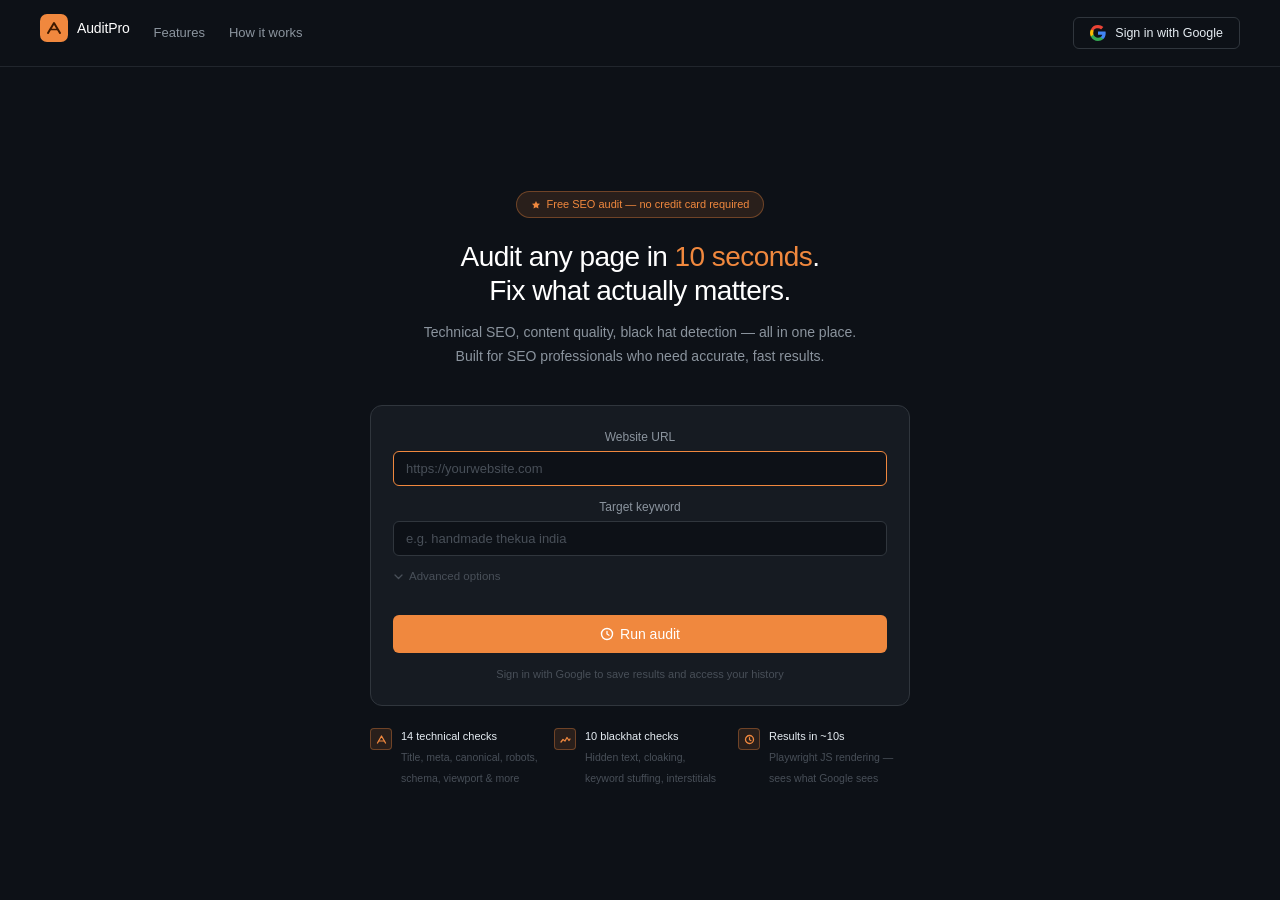
==== frontend/index.html @ 966ad9a9 "Frontend F1+F2: Landing page, dashboard, auth flow - index.html: dark landing page with audit form -" ====
<!DOCTYPE html>
<html lang="en">
<head>
  <meta charset="UTF-8">
  <meta name="viewport" content="width=device-width, initial-scale=1.0">
  <title>AuditPro — SEO Audit & Recovery Tool</title>
  <link rel="stylesheet" href="css/styles.css">
  <style>
    /* Landing-specific overrides */
    body { background: #0d1117; }
  </style>
</head>
<body class="landing-page">

  <!-- ── Nav ──────────────────────────────────────────────────── -->
  <nav class="landing-nav">
    <div class="sidebar-logo" style="padding:0;">
      <div class="logo-mark">
        <svg viewBox="0 0 16 16" fill="none" width="16" height="16">
          <path d="M2 13L8 3L14 13" stroke="#3d1a00" stroke-width="2" stroke-linecap="round" stroke-linejoin="round"/>
          <path d="M4.5 9.5H11.5" stroke="#3d1a00" stroke-width="1.5" stroke-linecap="round"/>
        </svg>
      </div>
      <span class="logo-text">AuditPro</span>
    </div>

    <div class="landing-nav-links">
      <a href="#features">Features</a>
      <a href="#how-it-works">How it works</a>
    </div>

    <div class="landing-nav-right">
      <button class="btn-google" id="nav-signin-btn">
        <svg viewBox="0 0 18 18" xmlns="http://www.w3.org/2000/svg">
          <path d="M17.64 9.2c0-.637-.057-1.251-.164-1.84H9v3.481h4.844c-.209 1.125-.843 2.078-1.796 2.717v2.258h2.908c1.702-1.567 2.684-3.875 2.684-6.615z" fill="#4285F4"/>
          <path d="M9 18c2.43 0 4.467-.806 5.956-2.184l-2.908-2.258c-.806.54-1.837.86-3.048.86-2.344 0-4.328-1.584-5.036-3.711H.957v2.332A8.997 8.997 0 009 18z" fill="#34A853"/>
          <path d="M3.964 10.707A5.41 5.41 0 013.682 9c0-.593.102-1.17.282-1.707V4.961H.957A8.996 8.996 0 000 9c0 1.452.348 2.827.957 4.039l3.007-2.332z" fill="#FBBC05"/>
          <path d="M9 3.58c1.321 0 2.508.454 3.44 1.345l2.582-2.58C13.463.891 11.426 0 9 0A8.997 8.997 0 00.957 4.961L3.964 6.293C4.672 4.166 6.656 3.58 9 3.58z" fill="#EA4335"/>
        </svg>
        Sign in with Google
      </button>
    </div>
  </nav>

  <!-- ── Hero ─────────────────────────────────────────────────── -->
  <main class="landing-hero">
    <div class="hero-eyebrow">
      <svg width="10" height="10" viewBox="0 0 10 10" fill="none">
        <path d="M5 1L6.18 3.4L9 3.81L7 5.76L7.47 8.59L5 7.23L2.53 8.59L3 5.76L1 3.81L3.82 3.4L5 1Z" fill="var(--accent)"/>
      </svg>
      Free SEO audit — no credit card required
    </div>

    <h1 class="hero-h1">
      Audit any page in <span class="accent">10 seconds</span>.<br>Fix what actually matters.
    </h1>
    <p class="hero-sub">
      Technical SEO, content quality, black hat detection — all in one place. Built for SEO professionals who need accurate, fast results.
    </p>

    <!-- ── Audit Form ── -->
    <div class="audit-form-box">
      <div id="form-error" class="alert alert-error" style="margin-bottom:14px;display:none;">
        <span id="form-error-msg"></span>
      </div>

      <div class="form-group">
        <label class="form-label" for="url-input">Website URL</label>
        <input
          class="form-input dark"
          type="url"
          id="url-input"
          placeholder="https://yourwebsite.com"
          autocomplete="off"
          autofocus
        />
      </div>

      <div class="form-group" style="margin-top:10px;">
        <label class="form-label" for="kw-input">Target keyword</label>
        <input
          class="form-input dark"
          type="text"
          id="kw-input"
          placeholder="e.g. handmade thekua india"
          autocomplete="off"
        />
      </div>

      <div class="advanced-toggle" id="adv-toggle" style="margin-top:12px;">
        <svg width="11" height="11" viewBox="0 0 11 11" fill="none">
          <path d="M2 4L5.5 7.5L9 4" stroke="currentColor" stroke-width="1.3" stroke-linecap="round" stroke-linejoin="round"/>
        </svg>
        Advanced options
      </div>

      <div class="advanced-panel" id="adv-panel">
        <div class="advanced-row">
          <div class="form-group">
            <label class="form-label" for="secondary-kw">Secondary keyword</label>
            <input class="form-input dark" type="text" id="secondary-kw" placeholder="optional">
          </div>
          <div class="form-group">
            <label class="form-label" for="brand-name">Brand name</label>
            <input class="form-input dark" type="text" id="brand-name" placeholder="optional">
          </div>
        </div>
        <label class="cloak-label">
          <input type="checkbox" id="cloak-check">
          Run cloaking detection — slower (3x page scrape)
        </label>
      </div>

      <button class="btn btn-primary btn-full btn-lg" id="audit-btn" style="margin-top:16px;">
        <svg width="14" height="14" viewBox="0 0 14 14" fill="none">
          <circle cx="7" cy="7" r="5.5" stroke="currentColor" stroke-width="1.4"/>
          <path d="M7 4.5v2.5l2 1.2" stroke="currentColor" stroke-width="1.3" stroke-linecap="round"/>
        </svg>
        <span id="audit-btn-text">Run audit</span>
      </button>

      <p style="font-size:11px;color:#484f58;text-align:center;margin-top:12px;">
        Sign in with Google to save results and access your history
      </p>
    </div>

    <!-- ── Feature pills ── -->
    <div class="hero-features">
      <div class="hero-feature">
        <div class="hf-icon">
          <svg width="11" height="11" viewBox="0 0 11 11" fill="none">
            <path d="M1.5 9L5.5 2L9.5 9" stroke="var(--accent)" stroke-width="1.3" stroke-linecap="round" stroke-linejoin="round"/>
            <path d="M3 7H8" stroke="var(--accent)" stroke-width="1.1" stroke-linecap="round"/>
          </svg>
        </div>
        <div class="hf-text">
          <strong>14 technical checks</strong>
          <span>Title, meta, canonical, robots, schema, viewport &amp; more</span>
        </div>
      </div>
      <div class="hero-feature">
        <div class="hf-icon">
          <svg width="11" height="11" viewBox="0 0 11 11" fill="none">
            <path d="M1 8L3 5.5L5 7L7 3.5L9 6.5L10 5" stroke="var(--accent)" stroke-width="1.3" stroke-linecap="round" stroke-linejoin="round"/>
          </svg>
        </div>
        <div class="hf-text">
          <strong>10 blackhat checks</strong>
          <span>Hidden text, cloaking, keyword stuffing, interstitials</span>
        </div>
      </div>
      <div class="hero-feature">
        <div class="hf-icon">
          <svg width="11" height="11" viewBox="0 0 11 11" fill="none">
            <circle cx="5.5" cy="5.5" r="4" stroke="var(--accent)" stroke-width="1.3"/>
            <path d="M5.5 3.5v2.2l1.5 1" stroke="var(--accent)" stroke-width="1.2" stroke-linecap="round"/>
          </svg>
        </div>
        <div class="hf-text">
          <strong>Results in ~10s</strong>
          <span>Playwright JS rendering — sees what Google sees</span>
        </div>
      </div>
    </div>
  </main>

  <script src="js/api.js"></script>
  <script src="js/auth.js"></script>
  <script>
    // Redirect if already logged in
    Auth.redirectIfLoggedIn();

    // Handle token in URL (OAuth callback lands here)
    const token = Auth.handleCallback();
    if (token) {
      Auth.refreshUser().then(() => {
        window.location.href = './dashboard.html';
      });
    }

    // Advanced options toggle
    const advToggle = document.getElementById('adv-toggle');
    const advPanel  = document.getElementById('adv-panel');
    advToggle.addEventListener('click', () => {
      const open = advPanel.classList.toggle('open');
      advToggle.classList.toggle('open', open);
    });

    // Google sign-in buttons
    document.getElementById('nav-signin-btn').addEventListener('click', () => Auth.loginWithGoogle());

    // Audit form submit
    document.getElementById('audit-btn').addEventListener('click', handleAuditSubmit);
    document.addEventListener('keydown', (e) => {
      if (e.key === 'Enter') handleAuditSubmit();
    });

    async function handleAuditSubmit() {
      const url = document.getElementById('url-input').value.trim();
      const kw  = document.getElementById('kw-input').value.trim();
      const errorEl  = document.getElementById('form-error');
      const errorMsg = document.getElementById('form-error-msg');

      // Validate URL
      if (!url) {
        showFormError('Please enter a website URL.');
        document.getElementById('url-input').focus();
        return;
      }

      // Normalise URL
      let normalised = url;
      if (!url.startsWith('http://') && !url.startsWith('https://')) {
        normalised = 'https://' + url;
      }

      try { new URL(normalised); } catch {
        showFormError('Please enter a valid URL (e.g. https://example.com)');
        return;
      }

      // Check auth
      if (!Auth.isLoggedIn()) {
        // Save form data for after login
        sessionStorage.setItem('pending_audit', JSON.stringify({
          url: normalised,
          keyword: kw,
          secondary: document.getElementById('secondary-kw').value.trim(),
          brandName: document.getElementById('brand-name').value.trim(),
          cloaking: document.getElementById('cloak-check').checked,
        }));
        await Auth.loginWithGoogle();
        return;
      }

      // Store in sessionStorage and go to audit page
      sessionStorage.setItem('pending_audit', JSON.stringify({
        url: normalised,
        keyword: kw,
        secondary: document.getElementById('secondary-kw').value.trim(),
        brandName: document.getElementById('brand-name').value.trim(),
        cloaking: document.getElementById('cloak-check').checked,
      }));

      window.location.href = './audit-loading.html';
    }

    function showFormError(msg) {
      const errorEl  = document.getElementById('form-error');
      const errorMsg = document.getElementById('form-error-msg');
      errorMsg.textContent = msg;
      errorEl.style.display = 'flex';
      setTimeout(() => { errorEl.style.display = 'none'; }, 4000);
    }
  </script>
</body>
</html>
---- frontend/css/styles.css ----
/* ═══════════════════════════════════════════════════════════════
   AuditPro — Global Styles
   Color system: Dark sidebar (#0d1117) + Light content + Orange accent
   ═══════════════════════════════════════════════════════════════ */

/* ── Tokens ─────────────────────────────────────────────────── */
:root {
  /* Brand */
  --accent:        #f0883e;
  --accent-hover:  #e07730;
  --accent-light:  rgba(240, 136, 62, 0.12);
  --accent-border: rgba(240, 136, 62, 0.35);

  /* Sidebar (always dark) */
  --sb-bg:         #0d1117;
  --sb-surface:    #161b22;
  --sb-border:     #21262d;
  --sb-text:       #8b949e;
  --sb-text-active:#e6edf3;
  --sb-muted:      #484f58;

  /* Content area (light) */
  --bg-page:       #f6f8fa;
  --bg-card:       #ffffff;
  --bg-surface:    #f6f8fa;
  --border:        #e1e4e8;
  --border-light:  #f0f2f4;
  --text-primary:  #1f2328;
  --text-secondary:#57606a;
  --text-muted:    #8c959f;

  /* Severity */
  --critical:      #cf222e;
  --critical-bg:   #fff0ee;
  --high:          #9a6700;
  --high-bg:       #fff8e6;
  --medium:        #7d4e00;
  --medium-bg:     #fff3cd;
  --pass:          #1a7f37;
  --pass-bg:       #dafbe1;

  /* Scores */
  --score-good:    #1a7f37;
  --score-good-bg: #dafbe1;
  --score-med:     #9a6700;
  --score-med-bg:  #fff8e6;
  --score-bad:     #cf222e;
  --score-bad-bg:  #fff0ee;

  /* Info / blue */
  --info:          #0550ae;
  --info-bg:       #e8f3ff;

  /* Layout */
  --sidebar-width: 200px;
  --topbar-height: 48px;
  --radius-sm:     4px;
  --radius-md:     6px;
  --radius-lg:     8px;
  --radius-xl:     12px;

  /* Type */
  --font: -apple-system, BlinkMacSystemFont, 'Segoe UI', 'Helvetica Neue', Arial, sans-serif;
  --font-mono: 'SF Mono', 'Fira Code', 'Cascadia Code', monospace;
}

/* ── Reset ───────────────────────────────────────────────────── */
*, *::before, *::after { box-sizing: border-box; margin: 0; padding: 0; }
html { font-size: 14px; -webkit-text-size-adjust: 100%; }
body { font-family: var(--font); background: var(--bg-page); color: var(--text-primary); line-height: 1.5; -webkit-font-smoothing: antialiased; }
a { color: inherit; text-decoration: none; }
button { font-family: var(--font); cursor: pointer; }
input, textarea, select { font-family: var(--font); }
img { max-width: 100%; display: block; }

/* ── Typography ──────────────────────────────────────────────── */
h1 { font-size: 2rem;   font-weight: 500; line-height: 1.2; letter-spacing: -0.02em; }
h2 { font-size: 1.5rem; font-weight: 500; line-height: 1.3; }
h3 { font-size: 1.1rem; font-weight: 500; }
p  { line-height: 1.65; }

/* ── Buttons ─────────────────────────────────────────────────── */
.btn {
  display: inline-flex; align-items: center; gap: 6px;
  padding: 8px 16px; border-radius: var(--radius-md);
  font-size: 13px; font-weight: 500; border: none;
  transition: background 0.15s, opacity 0.15s;
  cursor: pointer; white-space: nowrap;
}
.btn-primary   { background: var(--accent); color: #fff; }
.btn-primary:hover { background: var(--accent-hover); }
.btn-secondary { background: transparent; color: var(--text-primary); border: 0.5px solid var(--border); }
.btn-secondary:hover { background: var(--bg-surface); }
.btn-ghost     { background: transparent; color: var(--text-secondary); border: none; }
.btn-ghost:hover { color: var(--text-primary); }
.btn-danger    { background: var(--critical-bg); color: var(--critical); border: 0.5px solid rgba(207,34,46,0.25); }
.btn-sm { padding: 5px 10px; font-size: 11.5px; }
.btn-lg { padding: 11px 22px; font-size: 14px; }
.btn-full { width: 100%; justify-content: center; }

/* ── Forms ───────────────────────────────────────────────────── */
.form-group { display: flex; flex-direction: column; gap: 5px; }
.form-label { font-size: 12px; font-weight: 500; color: var(--text-secondary); }
.form-input {
  background: var(--bg-card); border: 0.5px solid var(--border);
  border-radius: var(--radius-md); padding: 9px 12px;
  font-size: 13px; color: var(--text-primary); width: 100%;
  outline: none; transition: border-color 0.15s;
}
.form-input:focus { border-color: var(--accent); }
.form-input::placeholder { color: var(--text-muted); }
.form-input.dark {
  background: #0d1117; border-color: #30363d;
  color: #e6edf3;
}
.form-input.dark:focus { border-color: var(--accent); }
.form-input.dark::placeholder { color: #484f58; }
.form-hint { font-size: 11px; color: var(--text-muted); }
.form-error { font-size: 11px; color: var(--critical); display: none; }
.form-error.show { display: block; }

/* ── Cards ───────────────────────────────────────────────────── */
.card {
  background: var(--bg-card); border: 0.5px solid var(--border);
  border-radius: var(--radius-lg); overflow: hidden;
}
.card-header {
  padding: 11px 16px; border-bottom: 0.5px solid var(--border);
  display: flex; align-items: center; justify-content: space-between;
  font-size: 12.5px; font-weight: 500; color: var(--text-primary);
}
.card-header .card-action { font-size: 11px; color: var(--accent); font-weight: 400; cursor: pointer; }
.card-body { padding: 16px; }

/* ── Score pills ──────────────────────────────────────────────── */
.score-pill {
  display: inline-flex; align-items: center; justify-content: center;
  min-width: 36px; height: 22px; border-radius: var(--radius-sm);
  font-size: 11px; font-weight: 500; padding: 0 6px;
}
.score-good   { background: var(--score-good-bg); color: var(--score-good); }
.score-medium { background: var(--score-med-bg);  color: var(--score-med); }
.score-bad    { background: var(--score-bad-bg);  color: var(--score-bad); }

/* ── Severity badges ─────────────────────────────────────────── */
.sev-badge {
  display: inline-flex; align-items: center;
  font-size: 10px; font-weight: 500;
  padding: 2px 7px; border-radius: 3px;
}
.sev-critical { background: var(--critical-bg); color: var(--critical); }
.sev-high     { background: var(--high-bg);     color: var(--high); }
.sev-medium   { background: var(--medium-bg);   color: var(--medium); }
.sev-pass     { background: var(--pass-bg);      color: var(--pass); }
.sev-low      { background: var(--pass-bg);      color: var(--pass); }

/* ── Risk badges ─────────────────────────────────────────────── */
.risk-badge {
  display: inline-flex; align-items: center; gap: 4px;
  font-size: 10px; font-weight: 500;
  padding: 3px 8px; border-radius: var(--radius-sm);
}
.risk-low      { background: var(--pass-bg);     color: var(--pass); }
.risk-moderate { background: var(--medium-bg);   color: var(--medium); }
.risk-high     { background: var(--high-bg);     color: var(--high); }
.risk-critical { background: var(--critical-bg); color: var(--critical); }

/* ── Status dots ─────────────────────────────────────────────── */
.dot { width: 7px; height: 7px; border-radius: 50%; display: inline-block; }
.dot-green  { background: var(--pass); }
.dot-orange { background: var(--accent); }
.dot-red    { background: var(--critical); }
.dot-pulse  { animation: pulse 1.5s ease-in-out infinite; }
@keyframes pulse { 0%,100%{opacity:1;} 50%{opacity:.35;} }

/* ── Score bar ───────────────────────────────────────────────── */
.score-bar-track {
  height: 5px; background: var(--bg-surface);
  border-radius: 3px; overflow: hidden;
}
.score-bar-fill { height: 100%; border-radius: 3px; transition: width 0.6s ease; }
.fill-good   { background: var(--score-good); }
.fill-medium { background: var(--accent); }
.fill-bad    { background: var(--score-bad); }

/* ── Stat cards ──────────────────────────────────────────────── */
.stat-card {
  background: var(--bg-card); border: 0.5px solid var(--border);
  border-radius: var(--radius-lg); padding: 14px 16px;
}
.stat-label { font-size: 10.5px; color: var(--text-muted); text-transform: uppercase; letter-spacing: 0.04em; margin-bottom: 5px; }
.stat-value { font-size: 26px; font-weight: 500; line-height: 1; color: var(--text-primary); }
.stat-sub   { font-size: 10.5px; margin-top: 4px; color: var(--text-muted); }
.stat-up    { color: var(--pass); }
.stat-down  { color: var(--critical); }
.stat-accent { color: var(--accent); }

/* ── Tables ──────────────────────────────────────────────────── */
.data-table { width: 100%; border-collapse: collapse; }
.data-table th {
  background: var(--bg-surface); padding: 8px 14px;
  font-size: 10.5px; font-weight: 500; color: var(--text-muted);
  text-transform: uppercase; letter-spacing: 0.04em;
  text-align: left; border-bottom: 0.5px solid var(--border);
}
.data-table td {
  padding: 10px 14px; font-size: 12px;
  border-bottom: 0.5px solid var(--border-light);
  vertical-align: middle;
}
.data-table tr:last-child td { border-bottom: none; }
.data-table tr:hover td { background: var(--bg-surface); }

/* ── Empty states ────────────────────────────────────────────── */
.empty-state {
  display: flex; flex-direction: column;
  align-items: center; justify-content: center;
  padding: 48px 24px; text-align: center; gap: 12px;
}
.empty-icon { width: 40px; height: 40px; opacity: 0.3; }
.empty-title { font-size: 14px; font-weight: 500; color: var(--text-primary); }
.empty-desc  { font-size: 12px; color: var(--text-muted); max-width: 280px; line-height: 1.6; }

/* ── Alerts / banners ────────────────────────────────────────── */
.alert {
  display: flex; align-items: flex-start; gap: 10px;
  padding: 11px 14px; border-radius: var(--radius-md);
  font-size: 12px; line-height: 1.5;
}
.alert-success { background: var(--pass-bg);     color: var(--pass);     border: 0.5px solid rgba(26,127,55,.25); }
.alert-warning { background: var(--high-bg);     color: var(--high);     border: 0.5px solid rgba(154,103,0,.25); }
.alert-error   { background: var(--critical-bg); color: var(--critical); border: 0.5px solid rgba(207,34,46,.25); }
.alert-info    { background: var(--info-bg);     color: var(--info);     border: 0.5px solid rgba(5,80,174,.2); }
.alert-accent  { background: var(--accent-light); color: #7d3b00; border: 0.5px solid var(--accent-border); }

/* ── Loading spinner ─────────────────────────────────────────── */
.spinner {
  width: 16px; height: 16px; border-radius: 50%;
  border: 2px solid var(--border);
  border-top-color: var(--accent);
  animation: spin 0.65s linear infinite;
}
@keyframes spin { to { transform: rotate(360deg); } }
.spinner-sm { width: 12px; height: 12px; }
.spinner-lg { width: 24px; height: 24px; }

/* ── Divider ─────────────────────────────────────────────────── */
.divider { height: 0.5px; background: var(--border); }

/* ── Utility ─────────────────────────────────────────────────── */
.text-muted    { color: var(--text-muted); }
.text-secondary{ color: var(--text-secondary); }
.text-accent   { color: var(--accent); }
.text-pass     { color: var(--pass); }
.text-fail     { color: var(--critical); }
.text-mono     { font-family: var(--font-mono); }
.font-medium   { font-weight: 500; }
.truncate      { overflow: hidden; text-overflow: ellipsis; white-space: nowrap; }
.sr-only       { position: absolute; width: 1px; height: 1px; overflow: hidden; clip: rect(0,0,0,0); }

/* ══════════════════════════════════════════════════════════════
   LAYOUT — App shell (sidebar + main)
   ══════════════════════════════════════════════════════════════ */

.app-layout {
  display: grid;
  grid-template-columns: var(--sidebar-width) 1fr;
  min-height: 100vh;
}

/* ── Sidebar ─────────────────────────────────────────────────── */
.sidebar {
  background: var(--sb-bg);
  display: flex; flex-direction: column;
  padding: 10px 8px;
  position: sticky; top: 0; height: 100vh;
  overflow-y: auto;
  border-right: 0.5px solid var(--sb-border);
}

.sidebar-logo {
  display: flex; align-items: center; gap: 9px;
  padding: 8px 10px; margin-bottom: 10px;
}
.logo-mark {
  width: 28px; height: 28px; border-radius: 7px;
  background: var(--accent); display: flex;
  align-items: center; justify-content: center; flex-shrink: 0;
}
.logo-mark svg { width: 16px; height: 16px; }
.logo-text { font-size: 14px; font-weight: 500; color: #fff; letter-spacing: -0.01em; }

.nav-section-label {
  font-size: 10px; font-weight: 500; letter-spacing: 0.07em;
  text-transform: uppercase; color: var(--sb-muted);
  padding: 12px 10px 4px;
}
.nav-item {
  display: flex; align-items: center; gap: 9px;
  padding: 7px 10px; border-radius: var(--radius-md);
  font-size: 12.5px; color: var(--sb-text);
  cursor: pointer; transition: background 0.12s, color 0.12s;
  text-decoration: none;
}
.nav-item:hover { background: var(--sb-surface); color: var(--sb-text-active); }
.nav-item.active { background: var(--sb-surface); color: var(--sb-text-active); }
.nav-item svg { width: 14px; height: 14px; flex-shrink: 0; }
.nav-item .nav-badge {
  margin-left: auto; font-size: 9px; padding: 1px 5px;
  border-radius: 3px; background: var(--accent-light);
  color: var(--accent); border: 0.5px solid var(--accent-border);
}

.sidebar-bottom {
  margin-top: auto; border-top: 0.5px solid var(--sb-border);
  padding-top: 10px; display: flex; flex-direction: column; gap: 4px;
}
.sidebar-user {
  display: flex; align-items: center; gap: 9px;
  padding: 7px 10px; border-radius: var(--radius-md);
}
.user-avatar {
  width: 24px; height: 24px; border-radius: 50%;
  background: var(--accent-light); border: 1px solid var(--accent-border);
  display: flex; align-items: center; justify-content: center;
  font-size: 10px; font-weight: 500; color: var(--accent); flex-shrink: 0;
  overflow: hidden;
}
.user-avatar img { width: 100%; height: 100%; object-fit: cover; }
.user-name  { font-size: 12px; color: var(--sb-text); flex: 1; min-width: 0; }
.gsc-badge  {
  font-size: 9px; background: rgba(26,127,55,.15);
  color: #1a7f37; border: 0.5px solid rgba(26,127,55,.3);
  border-radius: 3px; padding: 2px 5px; white-space: nowrap;
}

/* ── Main content area ───────────────────────────────────────── */
.main-content { display: flex; flex-direction: column; min-height: 100vh; background: var(--bg-page); }

.topbar {
  background: var(--bg-card); border-bottom: 0.5px solid var(--border);
  padding: 0 20px; height: var(--topbar-height);
  display: flex; align-items: center; justify-content: space-between;
  position: sticky; top: 0; z-index: 10;
}
.topbar-title { font-size: 14px; font-weight: 500; color: var(--text-primary); }
.topbar-actions { display: flex; align-items: center; gap: 10px; }

.page-content { padding: 20px; flex: 1; display: flex; flex-direction: column; gap: 16px; }

/* ══════════════════════════════════════════════════════════════
   LANDING PAGE
   ══════════════════════════════════════════════════════════════ */

.landing-page { background: var(--sb-bg); min-height: 100vh; display: flex; flex-direction: column; }

.landing-nav {
  display: flex; align-items: center; gap: 24px;
  padding: 14px 40px; border-bottom: 0.5px solid var(--sb-border);
}
.landing-nav-links { display: flex; gap: 24px; }
.landing-nav-links a { font-size: 13px; color: var(--sb-text); transition: color 0.12s; }
.landing-nav-links a:hover { color: var(--sb-text-active); }
.landing-nav-right { margin-left: auto; }

.landing-hero {
  flex: 1; display: flex; flex-direction: column;
  align-items: center; justify-content: center;
  padding: 60px 40px 48px; text-align: center;
}
.hero-eyebrow {
  display: inline-flex; align-items: center; gap: 6px;
  background: var(--accent-light); border: 0.5px solid var(--accent-border);
  border-radius: 20px; padding: 4px 14px;
  font-size: 11px; color: var(--accent); margin-bottom: 22px;
}
.hero-h1 { color: #fff; max-width: 580px; margin-bottom: 14px; }
.hero-h1 .accent { color: var(--accent); }
.hero-sub { font-size: 14px; color: var(--sb-text); max-width: 440px; line-height: 1.7; margin-bottom: 36px; }

.audit-form-box {
  background: var(--sb-surface); border: 0.5px solid #30363d;
  border-radius: var(--radius-xl); padding: 22px;
  width: 100%; max-width: 540px;
}
.audit-form-box .form-group { margin-bottom: 12px; }
.audit-form-box .form-label { color: var(--sb-text); }

.advanced-toggle {
  display: flex; align-items: center; gap: 5px;
  font-size: 11.5px; color: var(--sb-muted); cursor: pointer;
  margin-bottom: 14px; user-select: none; width: fit-content;
}
.advanced-toggle svg { transition: transform 0.2s; }
.advanced-toggle.open svg { transform: rotate(180deg); }
.advanced-panel { display: none; margin-bottom: 14px; }
.advanced-panel.open { display: flex; flex-direction: column; gap: 10px; }
.advanced-row { display: grid; grid-template-columns: 1fr 1fr; gap: 10px; }

.cloak-label {
  display: flex; align-items: center; gap: 8px;
  font-size: 12px; color: var(--sb-muted); cursor: pointer;
}
.cloak-label input[type="checkbox"] { accent-color: var(--accent); width: 13px; height: 13px; }

.hero-features {
  display: grid; grid-template-columns: repeat(3, 1fr);
  gap: 12px; max-width: 540px; width: 100%; margin-top: 22px;
}
.hero-feature { display: flex; align-items: flex-start; gap: 9px; text-align: left; }
.hf-icon {
  width: 22px; height: 22px; border-radius: var(--radius-sm);
  background: var(--accent-light); border: 0.5px solid var(--accent-border);
  display: flex; align-items: center; justify-content: center; flex-shrink: 0;
}
.hf-icon svg { width: 11px; height: 11px; }
.hf-text strong { display: block; font-size: 11px; font-weight: 500; color: var(--sb-text-active); margin-bottom: 1px; }
.hf-text span   { font-size: 10.5px; color: var(--sb-muted); line-height: 1.4; }

/* Google sign-in button */
.btn-google {
  display: inline-flex; align-items: center; gap: 9px;
  background: transparent; border: 0.5px solid #30363d;
  border-radius: var(--radius-md); padding: 7px 16px;
  font-size: 12.5px; color: var(--sb-text-active); cursor: pointer;
  transition: background 0.12s, border-color 0.12s;
}
.btn-google:hover { background: var(--sb-surface); border-color: #484f58; }
.btn-google svg { width: 16px; height: 16px; flex-shrink: 0; }

/* ══════════════════════════════════════════════════════════════
   AUDIT LOADING PAGE
   ══════════════════════════════════════════════════════════════ */

.loading-page { background: var(--sb-bg); min-height: 100vh; display: flex; align-items: center; justify-content: center; padding: 40px; }
.audit-progress-card {
  background: var(--sb-surface); border: 0.5px solid #30363d;
  border-radius: var(--radius-xl); padding: 28px;
  width: 100%; max-width: 480px;
}
.apc-url  { font-size: 14px; font-weight: 500; color: var(--sb-text-active); margin-bottom: 3px; }
.apc-meta { font-size: 11.5px; color: var(--sb-muted); margin-bottom: 22px; }
.step-list { display: flex; flex-direction: column; gap: 6px; }
.step-row  { display: flex; align-items: center; gap: 10px; padding: 8px 10px; border-radius: var(--radius-md); }
.step-row.done    { background: rgba(26,127,55,.06); }
.step-row.running { background: var(--sb-bg); border: 0.5px solid #30363d; }
.step-row.pending { opacity: 0.38; }
.step-dot {
  width: 20px; height: 20px; border-radius: 50%;
  display: flex; align-items: center; justify-content: center; flex-shrink: 0;
}
.step-dot.done    { background: rgba(26,127,55,.15); }
.step-dot.running { background: rgba(240,136,62,.12); }
.step-dot.pending { background: #21262d; }
.step-label { font-size: 12.5px; color: var(--sb-text-active); flex: 1; }
.step-time  { font-size: 10.5px; color: var(--sb-muted); }

.progress-wrap { margin-top: 22px; }
.progress-meta { display: flex; justify-content: space-between; font-size: 11px; color: var(--sb-muted); margin-bottom: 7px; }
.progress-track { height: 5px; background: #21262d; border-radius: 3px; overflow: hidden; }
.progress-fill  { height: 100%; background: var(--accent); border-radius: 3px; transition: width 0.5s ease; }
.progress-hint  { font-size: 11px; color: var(--sb-muted); margin-top: 14px; text-align: center; }

/* ══════════════════════════════════════════════════════════════
   RESULTS PAGE — checks accordion
   ══════════════════════════════════════════════════════════════ */

.results-layout { display: grid; grid-template-columns: 1fr 268px; gap: 16px; align-items: start; }

.score-hero-card {
  background: var(--bg-card); border: 0.5px solid var(--border);
  border-radius: var(--radius-lg); padding: 18px;
}
.score-hero-top   { display: flex; align-items: center; gap: 14px; margin-bottom: 16px; }
.big-score-box    { width: 68px; height: 68px; border-radius: var(--radius-lg); display: flex; flex-direction: column; align-items: center; justify-content: center; flex-shrink: 0; }
.big-score-num    { font-size: 28px; font-weight: 500; line-height: 1; }
.big-score-denom  { font-size: 10px; margin-top: 1px; }
.score-hero-meta  { flex: 1; min-width: 0; }
.score-hero-url   { font-size: 14px; font-weight: 500; color: var(--text-primary); }
.score-hero-kw    { font-size: 11.5px; color: var(--text-muted); margin-top: 2px; }
.score-hero-time  { font-size: 10.5px; color: var(--text-muted); margin-top: 6px; }
.score-bars-row   { display: grid; grid-template-columns: repeat(3, 1fr); gap: 12px; }
.score-bar-item   {}
.sbi-label        { display: flex; justify-content: space-between; font-size: 10.5px; color: var(--text-secondary); margin-bottom: 5px; }
.sbi-label span:last-child { font-weight: 500; color: var(--text-primary); }

.section-card     { background: var(--bg-card); border: 0.5px solid var(--border); border-radius: var(--radius-lg); overflow: hidden; }
.section-trigger  {
  display: flex; align-items: center; gap: 10px;
  padding: 12px 16px; cursor: pointer; user-select: none;
  transition: background 0.12s;
}
.section-trigger:hover { background: var(--bg-surface); }
.section-icon     { width: 24px; height: 24px; border-radius: var(--radius-sm); display: flex; align-items: center; justify-content: center; flex-shrink: 0; }
.section-title    { font-size: 13px; font-weight: 500; color: var(--text-primary); flex: 1; }
.section-counts   { display: flex; gap: 5px; align-items: center; }
.chevron          { width: 16px; height: 16px; color: var(--text-muted); transition: transform 0.2s; flex-shrink: 0; }
.chevron.open     { transform: rotate(180deg); }

.checks-list      { border-top: 0.5px solid var(--border); display: none; }
.checks-list.open { display: block; }

.check-item       { border-bottom: 0.5px solid var(--border-light); }
.check-item:last-child { border-bottom: none; }
.check-trigger    { display: flex; align-items: flex-start; gap: 10px; padding: 10px 16px; cursor: pointer; }
.check-trigger:hover { background: var(--bg-surface); }
.check-status-icon{ width: 18px; height: 18px; border-radius: 4px; display: flex; align-items: center; justify-content: center; flex-shrink: 0; margin-top: 1px; }
.csi-pass   { background: var(--pass-bg); }
.csi-warn   { background: var(--high-bg); }
.csi-fail   { background: var(--critical-bg); }
.check-mid  { flex: 1; min-width: 0; }
.ck-title   { font-size: 12.5px; font-weight: 500; color: var(--text-primary); }
.ck-preview { font-size: 11.5px; color: var(--text-secondary); margin-top: 1px; }

.check-detail {
  padding: 12px 16px 14px 44px;
  border-top: 0.5px solid var(--border-light);
  background: var(--bg-surface); display: none;
}
.check-detail.open { display: block; }
.cd-message { font-size: 12px; color: var(--text-primary); line-height: 1.65; margin-bottom: 8px; }
.cd-rec     { font-size: 11.5px; color: var(--info); line-height: 1.55; }
.cd-evidence{
  font-size: 11px; color: var(--text-secondary);
  background: var(--bg-card); border: 0.5px solid var(--border);
  border-radius: var(--radius-sm); padding: 8px 10px;
  margin-top: 8px; line-height: 1.6; font-family: var(--font-mono);
}

/* ── Results sidebar ──────────────────────────────────────────── */
.results-sidebar  { display: flex; flex-direction: column; gap: 10px; }
.rc-card          { background: var(--bg-card); border: 0.5px solid var(--border); border-radius: var(--radius-lg); padding: 14px 16px; }
.rc-title         { font-size: 10px; font-weight: 500; text-transform: uppercase; letter-spacing: 0.06em; color: var(--text-muted); margin-bottom: 11px; }
.rc-row           { display: flex; justify-content: space-between; align-items: center; padding: 5px 0; border-bottom: 0.5px solid var(--border-light); font-size: 11.5px; }
.rc-row:last-child{ border-bottom: none; }
.rc-label         { color: var(--text-muted); }
.rc-val           { font-weight: 500; color: var(--text-primary); }
.rc-val-pass      { font-weight: 500; color: var(--pass); }
.rc-val-fail      { font-weight: 500; color: var(--critical); }

.priority-item    { display: flex; gap: 9px; padding: 8px 0; border-bottom: 0.5px solid var(--border-light); align-items: flex-start; }
.priority-item:last-child { border-bottom: none; }
.priority-num     { width: 20px; height: 20px; border-radius: 4px; display: flex; align-items: center; justify-content: center; font-size: 9.5px; font-weight: 500; flex-shrink: 0; }
.pn-critical      { background: var(--critical-bg); color: var(--critical); }
.pn-high          { background: var(--high-bg); color: var(--high); }
.pn-medium        { background: var(--medium-bg); color: var(--medium); }
.priority-text    { font-size: 11.5px; color: var(--text-primary); line-height: 1.5; }

/* ══════════════════════════════════════════════════════════════
   DASHBOARD
   ══════════════════════════════════════════════════════════════ */

.stats-grid { display: grid; grid-template-columns: repeat(4, 1fr); gap: 12px; }
.new-result-banner {
  display: flex; align-items: center; gap: 10px;
  background: rgba(240,136,62,.07); border: 0.5px solid var(--accent-border);
  border-radius: var(--radius-md); padding: 11px 14px;
  font-size: 12px; color: var(--text-primary);
}
.new-result-banner .accent-link { color: var(--accent); cursor: pointer; }

/* ══════════════════════════════════════════════════════════════
   RESPONSIVE
   ══════════════════════════════════════════════════════════════ */

@media (max-width: 900px) {
  .results-layout { grid-template-columns: 1fr; }
  .results-sidebar { display: grid; grid-template-columns: 1fr 1fr; }
}
@media (max-width: 768px) {
  .app-layout { grid-template-columns: 1fr; }
  .sidebar { display: none; }
  .stats-grid { grid-template-columns: 1fr 1fr; }
  .landing-nav { padding: 12px 20px; }
  .landing-hero { padding: 40px 20px; }
  .hero-features { grid-template-columns: 1fr; }
  .audit-form-box { padding: 16px; }
  .advanced-row { grid-template-columns: 1fr; }
  .score-bars-row { grid-template-columns: 1fr; gap: 8px; }
}
@media (max-width: 480px) {
  .stats-grid { grid-template-columns: 1fr; }
  .results-sidebar { grid-template-columns: 1fr; }
}
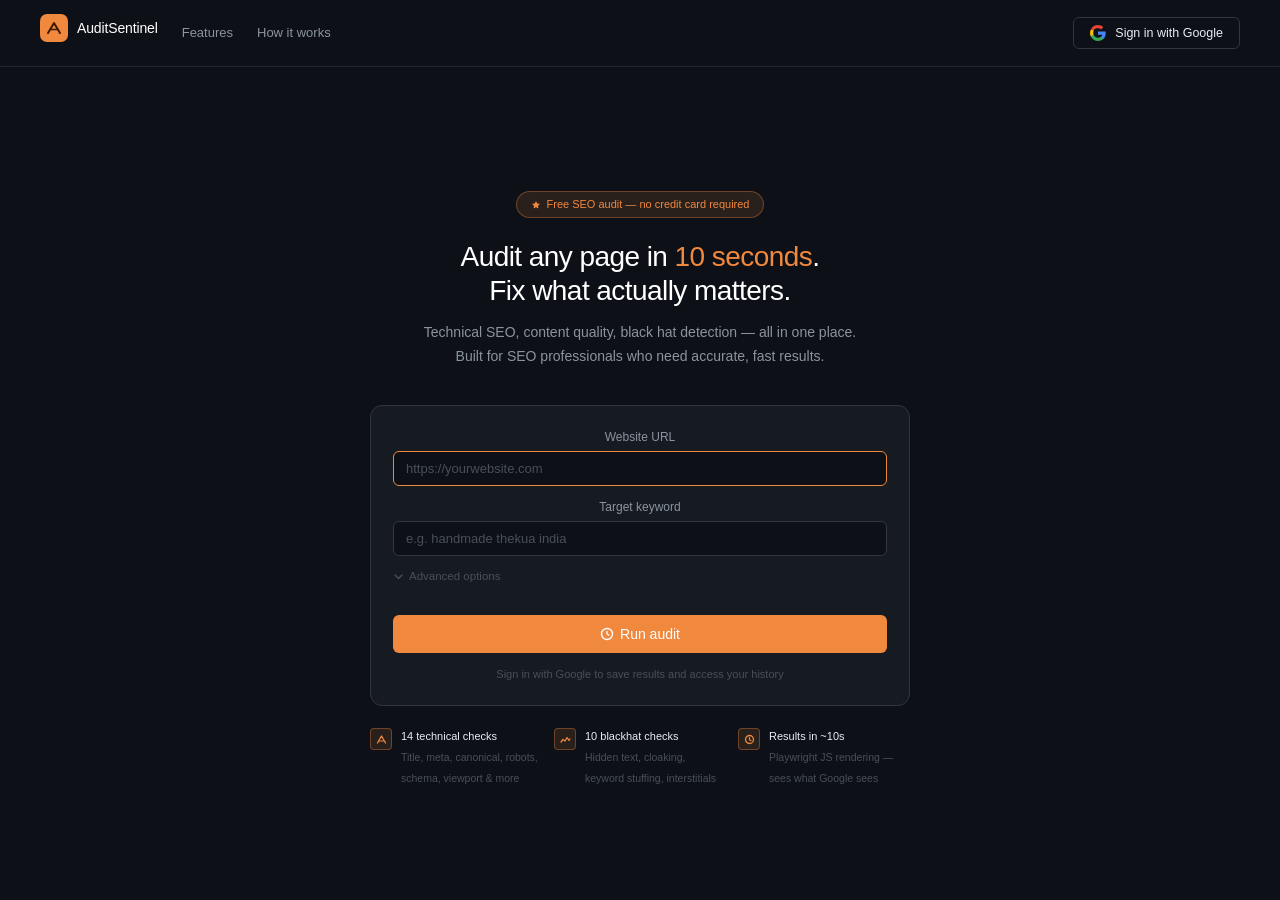
==== commit c5ccb292: "Changed the app name to Audit-Sentinel" ====
--- a/frontend/index.html
+++ b/frontend/index.html
@@ -3,16 +3,14 @@
 <head>
   <meta charset="UTF-8">
   <meta name="viewport" content="width=device-width, initial-scale=1.0">
-  <title>AuditPro — SEO Audit & Recovery Tool</title>
+  <title>AuditSentinel — SEO Audit & Recovery Tool</title>
   <link rel="stylesheet" href="css/styles.css">
   <style>
-    /* Landing-specific overrides */
     body { background: #0d1117; }
   </style>
 </head>
 <body class="landing-page">
 
-  <!-- ── Nav ──────────────────────────────────────────────────── -->
   <nav class="landing-nav">
     <div class="sidebar-logo" style="padding:0;">
       <div class="logo-mark">
@@ -21,7 +19,7 @@
           <path d="M4.5 9.5H11.5" stroke="#3d1a00" stroke-width="1.5" stroke-linecap="round"/>
         </svg>
       </div>
-      <span class="logo-text">AuditPro</span>
+      <span class="logo-text">AuditSentinel</span>
     </div>
 
     <div class="landing-nav-links">
@@ -30,7 +28,7 @@
     </div>
 
     <div class="landing-nav-right">
-      <button class="btn-google" id="nav-signin-btn">
+      <button class="btn-google" id="nav-signin-btn" style="display:none;">
         <svg viewBox="0 0 18 18" xmlns="http://www.w3.org/2000/svg">
           <path d="M17.64 9.2c0-.637-.057-1.251-.164-1.84H9v3.481h4.844c-.209 1.125-.843 2.078-1.796 2.717v2.258h2.908c1.702-1.567 2.684-3.875 2.684-6.615z" fill="#4285F4"/>
           <path d="M9 18c2.43 0 4.467-.806 5.956-2.184l-2.908-2.258c-.806.54-1.837.86-3.048.86-2.344 0-4.328-1.584-5.036-3.711H.957v2.332A8.997 8.997 0 009 18z" fill="#34A853"/>
@@ -39,10 +37,12 @@
         </svg>
         Sign in with Google
       </button>
+      <div id="nav-logged-in" style="display:none;align-items:center;gap:10px;">
+        <a href="./dashboard.html" class="btn-google">← Dashboard</a>
+      </div>
     </div>
   </nav>
 
-  <!-- ── Hero ─────────────────────────────────────────────────── -->
   <main class="landing-hero">
     <div class="hero-eyebrow">
       <svg width="10" height="10" viewBox="0 0 10 10" fill="none">
@@ -58,33 +58,19 @@
       Technical SEO, content quality, black hat detection — all in one place. Built for SEO professionals who need accurate, fast results.
     </p>
 
-    <!-- ── Audit Form ── -->
     <div class="audit-form-box">
-      <div id="form-error" class="alert alert-error" style="margin-bottom:14px;display:none;">
+      <div id="form-error" class="alert alert-error" style="margin-bottom:14px;display:none;align-items:flex-start;gap:8px;">
         <span id="form-error-msg"></span>
       </div>
 
       <div class="form-group">
         <label class="form-label" for="url-input">Website URL</label>
-        <input
-          class="form-input dark"
-          type="url"
-          id="url-input"
-          placeholder="https://yourwebsite.com"
-          autocomplete="off"
-          autofocus
-        />
+        <input class="form-input dark" type="url" id="url-input" placeholder="https://yourwebsite.com" autocomplete="off" autofocus>
       </div>
 
       <div class="form-group" style="margin-top:10px;">
         <label class="form-label" for="kw-input">Target keyword</label>
-        <input
-          class="form-input dark"
-          type="text"
-          id="kw-input"
-          placeholder="e.g. handmade thekua india"
-          autocomplete="off"
-        />
+        <input class="form-input dark" type="text" id="kw-input" placeholder="e.g. handmade thekua india" autocomplete="off">
       </div>
 
       <div class="advanced-toggle" id="adv-toggle" style="margin-top:12px;">
@@ -119,12 +105,11 @@
         <span id="audit-btn-text">Run audit</span>
       </button>
 
-      <p style="font-size:11px;color:#484f58;text-align:center;margin-top:12px;">
+      <p style="font-size:11px;color:#484f58;text-align:center;margin-top:12px;" id="signin-hint">
         Sign in with Google to save results and access your history
       </p>
     </div>
 
-    <!-- ── Feature pills ── -->
     <div class="hero-features">
       <div class="hero-feature">
         <div class="hf-icon">
@@ -167,15 +152,22 @@
   <script src="js/api.js"></script>
   <script src="js/auth.js"></script>
   <script>
-    // Redirect if already logged in
-    Auth.redirectIfLoggedIn();
-
-    // Handle token in URL (OAuth callback lands here)
+    // Handle OAuth callback token in URL
     const token = Auth.handleCallback();
     if (token) {
       Auth.refreshUser().then(() => {
         window.location.href = './dashboard.html';
       });
+    }
+
+    // Show correct nav based on login state
+    if (Auth.isLoggedIn()) {
+      document.getElementById('nav-signin-btn').style.display = 'none';
+      document.getElementById('nav-logged-in').style.display = 'flex';
+      document.getElementById('signin-hint').style.display = 'none';
+    } else {
+      document.getElementById('nav-signin-btn').style.display = 'flex';
+      document.getElementById('nav-logged-in').style.display = 'none';
     }
 
     // Advanced options toggle
@@ -186,7 +178,7 @@
       advToggle.classList.toggle('open', open);
     });
 
-    // Google sign-in buttons
+    // Google sign-in
     document.getElementById('nav-signin-btn').addEventListener('click', () => Auth.loginWithGoogle());
 
     // Audit form submit
@@ -198,17 +190,13 @@
     async function handleAuditSubmit() {
       const url = document.getElementById('url-input').value.trim();
       const kw  = document.getElementById('kw-input').value.trim();
-      const errorEl  = document.getElementById('form-error');
-      const errorMsg = document.getElementById('form-error-msg');
-
-      // Validate URL
+
       if (!url) {
         showFormError('Please enter a website URL.');
         document.getElementById('url-input').focus();
         return;
       }
 
-      // Normalise URL
       let normalised = url;
       if (!url.startsWith('http://') && !url.startsWith('https://')) {
         normalised = 'https://' + url;
@@ -219,12 +207,10 @@
         return;
       }
 
-      // Check auth
+      // Must be logged in before limit check
       if (!Auth.isLoggedIn()) {
-        // Save form data for after login
         sessionStorage.setItem('pending_audit', JSON.stringify({
-          url: normalised,
-          keyword: kw,
+          url: normalised, keyword: kw,
           secondary: document.getElementById('secondary-kw').value.trim(),
           brandName: document.getElementById('brand-name').value.trim(),
           cloaking: document.getElementById('cloak-check').checked,
@@ -233,16 +219,45 @@
         return;
       }
 
-      // Store in sessionStorage and go to audit page
+      // Check daily limit
+      const limitOk = await checkDailyLimit();
+      if (!limitOk) return;
+
       sessionStorage.setItem('pending_audit', JSON.stringify({
-        url: normalised,
-        keyword: kw,
+        url: normalised, keyword: kw,
         secondary: document.getElementById('secondary-kw').value.trim(),
         brandName: document.getElementById('brand-name').value.trim(),
         cloaking: document.getElementById('cloak-check').checked,
       }));
 
       window.location.href = './audit-loading.html';
+    }
+
+    async function checkDailyLimit() {
+      try {
+        const data = await AuditAPI.checkLimit();
+        if (!data.allowed) {
+          showLimitMessage(data.next_available_at);
+          return false;
+        }
+        return true;
+      } catch (err) {
+        return true; // fail open — backend will enforce
+      }
+    }
+
+    function showLimitMessage(nextAvailableAt) {
+      const next   = new Date(nextAvailableAt);
+      const diffMs = next - new Date();
+      const diffH  = Math.floor(diffMs / 3600000);
+      const diffM  = Math.floor((diffMs % 3600000) / 60000);
+      const timeStr = diffH > 0 ? `${diffH}h ${diffM}m` : `${diffM}m`;
+
+      const errorEl  = document.getElementById('form-error');
+      const errorMsg = document.getElementById('form-error-msg');
+      errorMsg.textContent = `Daily limit reached. Next audit available in ${timeStr}.`;
+      errorEl.style.display = 'flex';
+      // Don't auto-hide limit message — it's informational
     }
 
     function showFormError(msg) {
@@ -254,4 +269,4 @@
     }
   </script>
 </body>
-</html>
+</html>
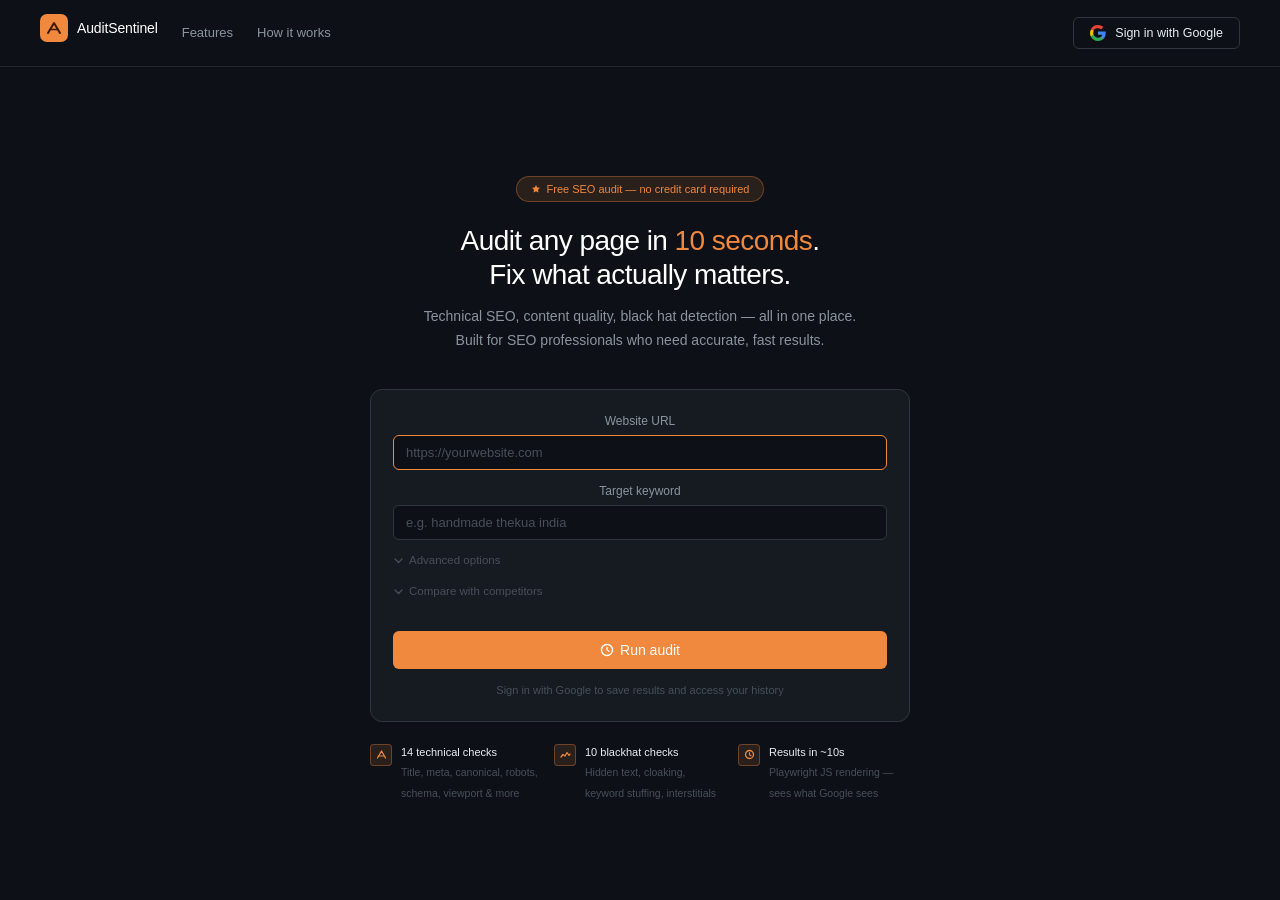
==== commit 7678e7da: "Add competitor comparison feature + remove daily audit limit - Add 3 competitor URL inputs on audit " ====
--- a/frontend/index.html
+++ b/frontend/index.html
@@ -97,6 +97,31 @@
         </label>
       </div>
 
+      <div class="advanced-toggle" id="comp-toggle" style="margin-top:8px;">
+        <svg width="11" height="11" viewBox="0 0 11 11" fill="none">
+          <path d="M2 4L5.5 7.5L9 4" stroke="currentColor" stroke-width="1.3" stroke-linecap="round" stroke-linejoin="round"/>
+        </svg>
+        Compare with competitors
+      </div>
+
+      <div class="advanced-panel" id="comp-panel">
+        <p style="font-size:11px;color:#484f58;margin-bottom:8px;line-height:1.5;">
+          Competitor pages run the same audit and appear in a side-by-side comparison table. Does not count against your daily limit.
+        </p>
+        <div class="form-group">
+          <label class="form-label" for="comp-url-1">Competitor URL 1</label>
+          <input class="form-input dark" type="url" id="comp-url-1" placeholder="https://competitor1.com/page" autocomplete="off">
+        </div>
+        <div class="form-group" style="margin-top:8px;">
+          <label class="form-label" for="comp-url-2">Competitor URL 2</label>
+          <input class="form-input dark" type="url" id="comp-url-2" placeholder="https://competitor2.com/page" autocomplete="off">
+        </div>
+        <div class="form-group" style="margin-top:8px;">
+          <label class="form-label" for="comp-url-3">Competitor URL 3</label>
+          <input class="form-input dark" type="url" id="comp-url-3" placeholder="https://competitor3.com/page" autocomplete="off">
+        </div>
+      </div>
+
       <button class="btn btn-primary btn-full btn-lg" id="audit-btn" style="margin-top:16px;">
         <svg width="14" height="14" viewBox="0 0 14 14" fill="none">
           <circle cx="7" cy="7" r="5.5" stroke="currentColor" stroke-width="1.4"/>
@@ -178,6 +203,14 @@
       advToggle.classList.toggle('open', open);
     });
 
+    // Competitor comparison toggle
+    const compToggle = document.getElementById('comp-toggle');
+    const compPanel  = document.getElementById('comp-panel');
+    compToggle.addEventListener('click', () => {
+      const open = compPanel.classList.toggle('open');
+      compToggle.classList.toggle('open', open);
+    });
+
     // Google sign-in
     document.getElementById('nav-signin-btn').addEventListener('click', () => Auth.loginWithGoogle());
 
@@ -206,6 +239,11 @@
         showFormError('Please enter a valid URL (e.g. https://example.com)');
         return;
       }
+
+      const competitors = ['comp-url-1', 'comp-url-2', 'comp-url-3']
+        .map(id => document.getElementById(id).value.trim())
+        .filter(Boolean)
+        .map(u => (u.startsWith('http://') || u.startsWith('https://')) ? u : 'https://' + u);
 
       // Must be logged in before limit check
       if (!Auth.isLoggedIn()) {
@@ -214,6 +252,7 @@
           secondary: document.getElementById('secondary-kw').value.trim(),
           brandName: document.getElementById('brand-name').value.trim(),
           cloaking: document.getElementById('cloak-check').checked,
+          competitors,
         }));
         await Auth.loginWithGoogle();
         return;
@@ -228,6 +267,7 @@
         secondary: document.getElementById('secondary-kw').value.trim(),
         brandName: document.getElementById('brand-name').value.trim(),
         cloaking: document.getElementById('cloak-check').checked,
+        competitors,
       }));
 
       window.location.href = './audit-loading.html';
